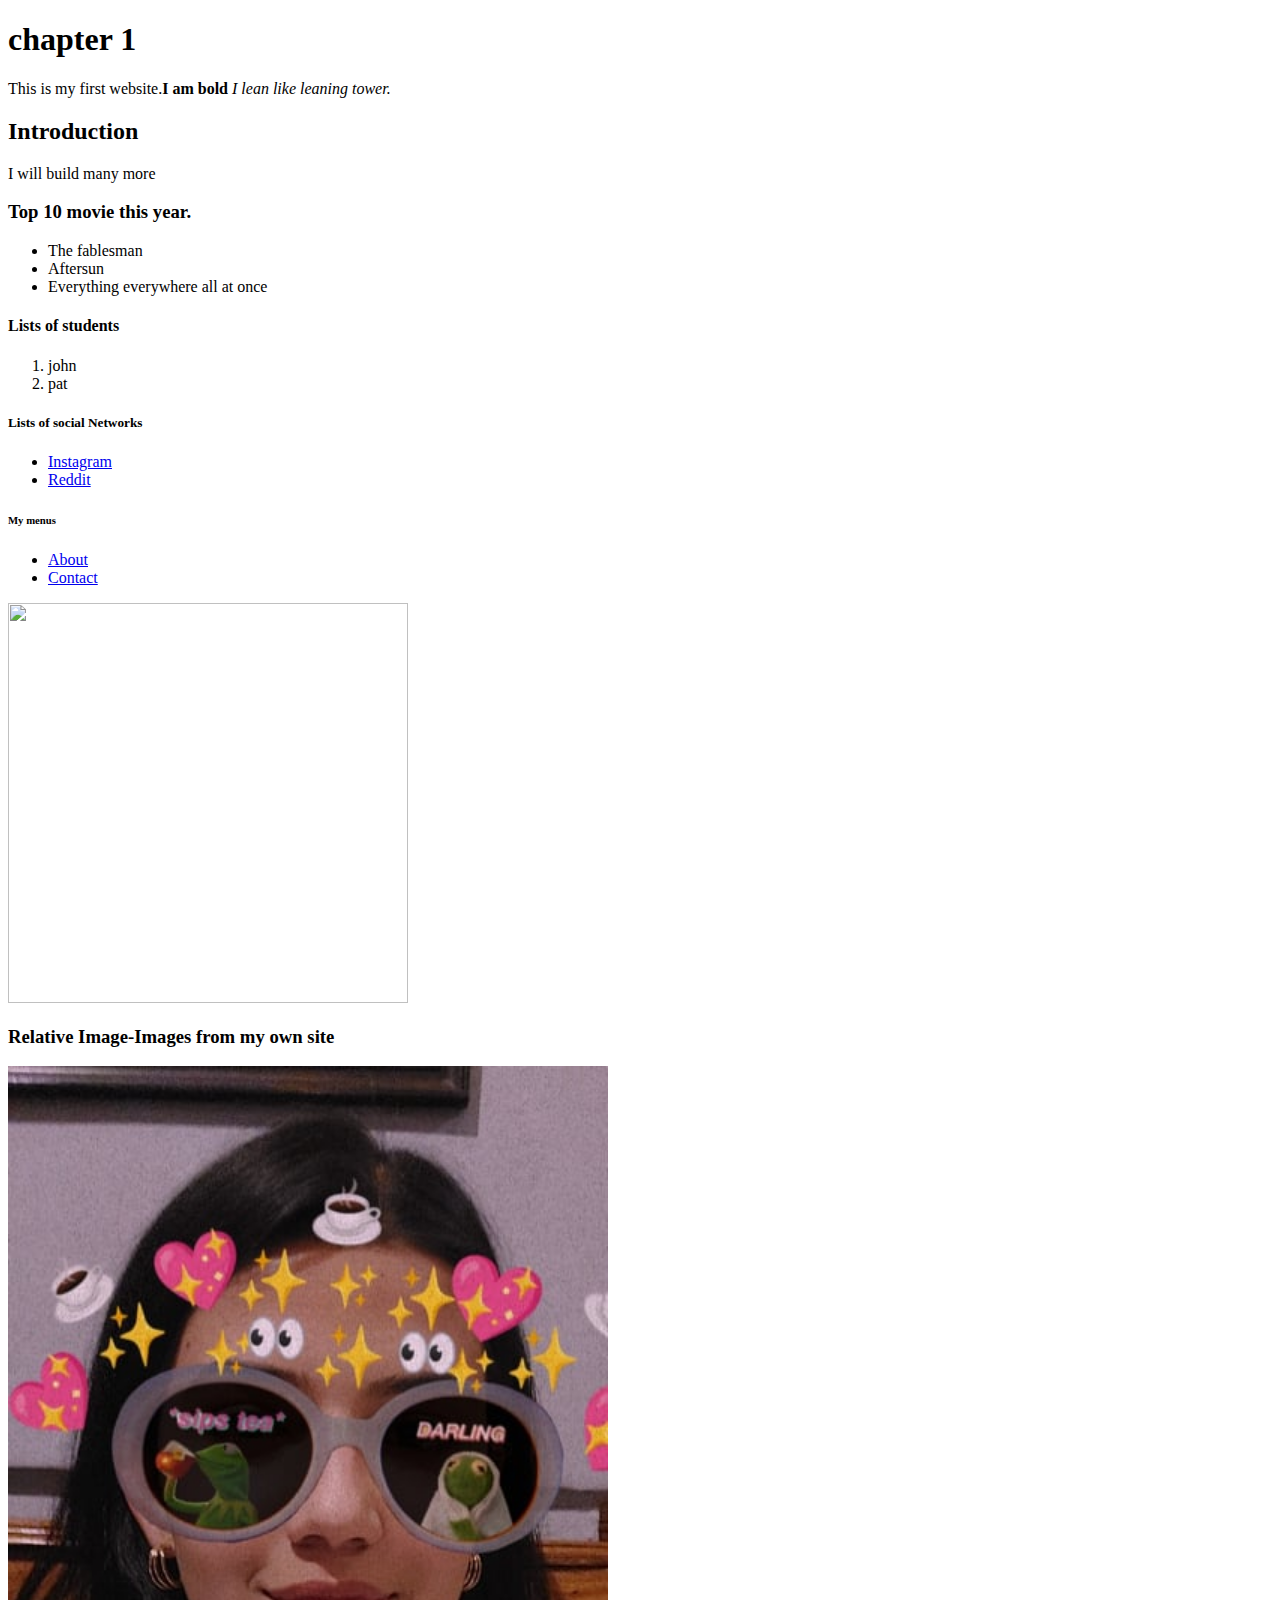
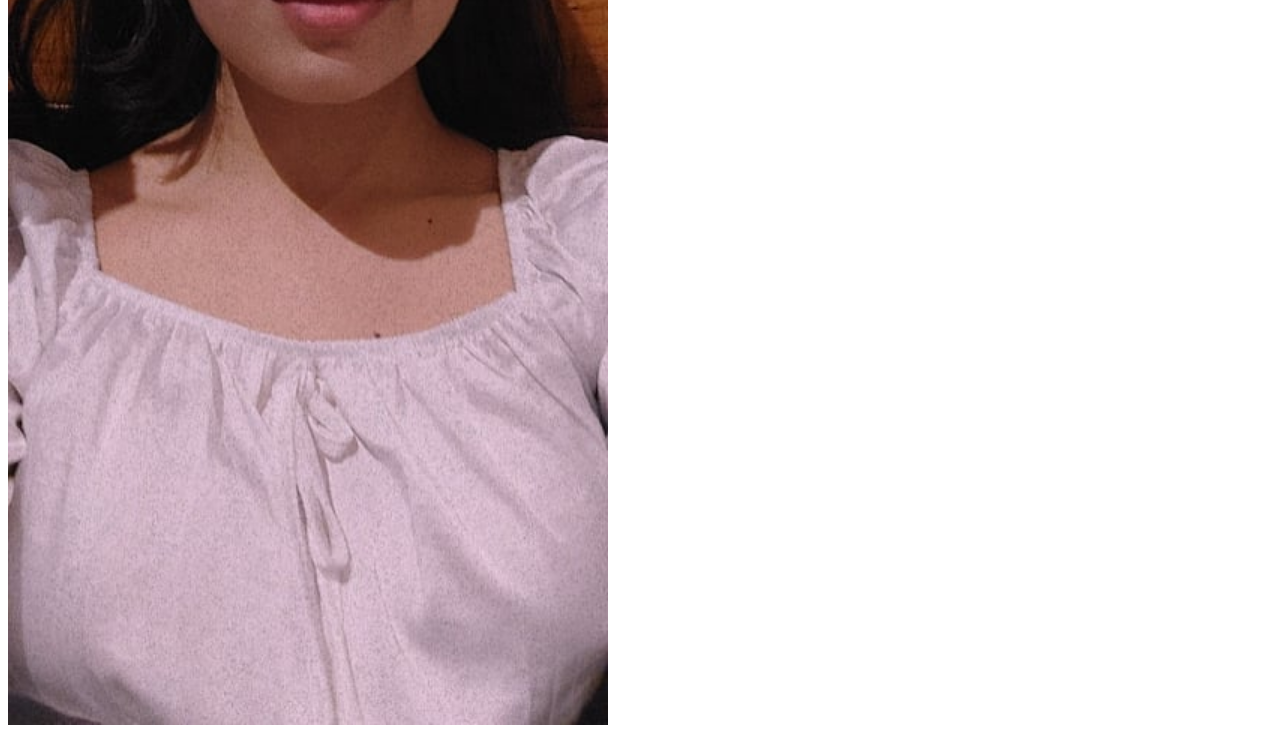
==== index.html @ a2cd6f1b "day 3 completed" ====
<!DOCTYPE html>
<html lang="en">
<head>
    <meta charset="UTF-8">
    <meta http-equiv="X-UA-Compatible" content="IE=edge">
    <meta name="viewport" content="width=, initial-scale=1.0">
    <title>Pingala</title>
</head>
<body>
    <!--this is for future purpose-->
    <h1>chapter 1</h1>
   <p> This is my first website.<strong>I am bold</strong>
    <em>I lean like leaning tower.</em>

   </p>
   <h2>Introduction</h2>
   <p>I will build many more</p>
   <h3>Top 10 movie this year.</h3>
   <ul>
    <li>The fablesman</li>
    <li>Aftersun</li>
    <li>Everything everywhere all at once</li>
   </ul>
   <h4>Lists of students</h4>
   <ol>
    <li>john</li>
    <li>pat</li>
   </ol>
   <h5>Lists of social Networks</h5>
   <ul>
    <li><a href="https://instagram.com">Instagram</a></li>
    <li><a href=:https"//reddit.com">Reddit</a></li>
   </ul>
   <h6>My menus</h6>
   <ul>
    <li><a href="./about.html">About</a></li>
    <li><a href="./pages/contact.html">Contact</a></li>
   </ul>
   <img src="http://t1.gstatic.com/licensed-image?q=tbn:ANd9GcQWYD0y0F-a3KZJ4eEwzIyGK6by9DN-mWU0vB0RNP-DIx2N1unOJbc54jedwhUQIhf29d0jcsDBVoSr0Tg"
   width="400" height="400">
   <h3>Relative Image-Images from my own site</h3>
   <img src="./images/275261998_1114532356007315_7879151512498528829_n.jpg" width="600" alt="me">
</body>
</html>
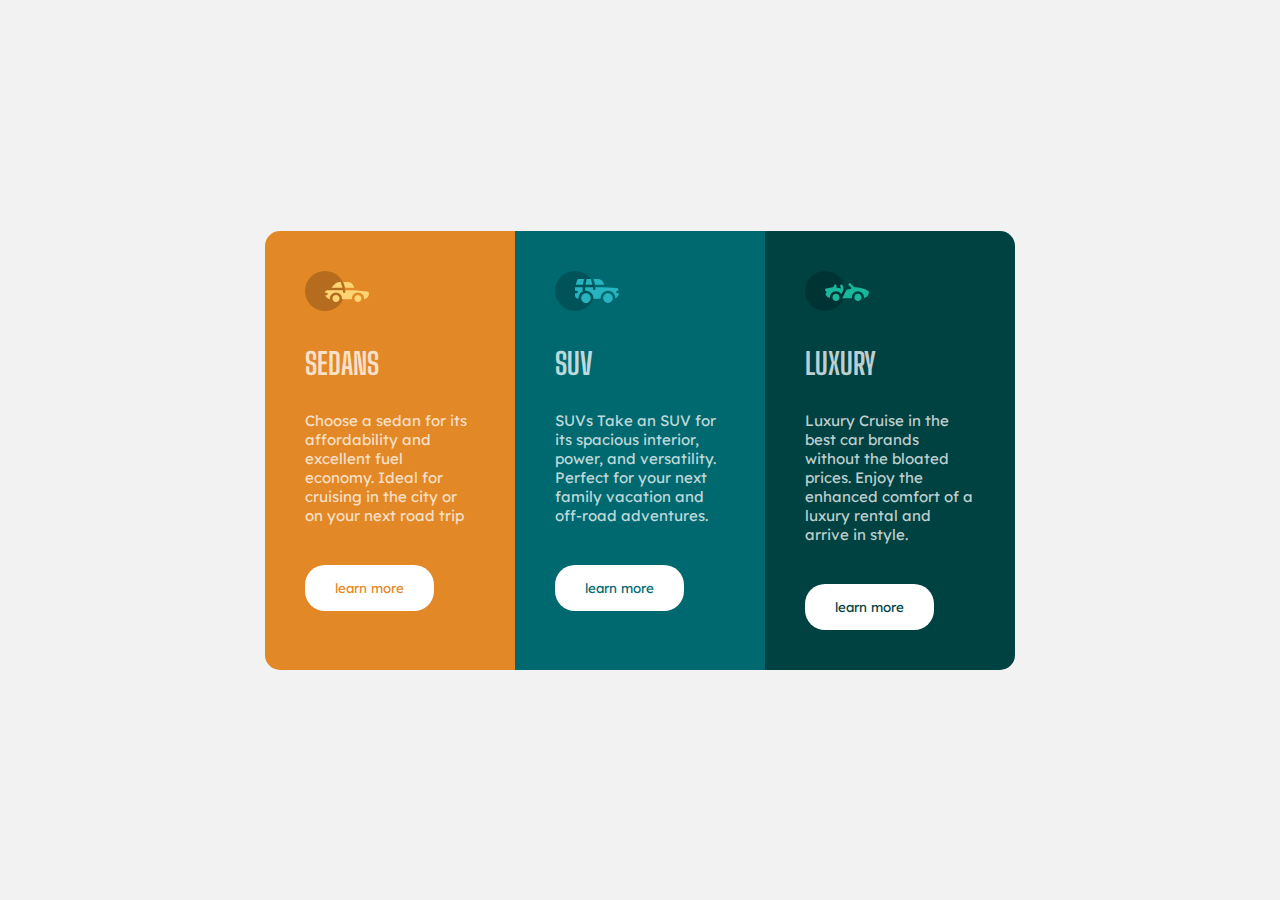
==== commit 3cc4f827: "service complete" ====
--- a/index.html
+++ b/index.html
@@ -1,44 +1,52 @@
 <!DOCTYPE html>
 <html lang="en">
-<head>
-    <meta charset="UTF-8">
-    <meta http-equiv="X-UA-Compatible" content="IE=edge">
-    <meta name="viewport" content="width=, initial-scale=1.0">
-    <title>Pingala</title>
-</head>
-<body>
-    <!--this is for future purpose-->
-    <h1>chapter 1</h1>
-   <p> This is my first website.<strong>I am bold</strong>
-    <em>I lean like leaning tower.</em>
+  <head>
+    <meta charset="UTF-8" />
+    <meta name="viewport" content="width=device-width, initial-scale=1.0" />
+    <!-- displays site properly based on user's device -->
 
-   </p>
-   <h2>Introduction</h2>
-   <p>I will build many more</p>
-   <h3>Top 10 movie this year.</h3>
-   <ul>
-    <li>The fablesman</li>
-    <li>Aftersun</li>
-    <li>Everything everywhere all at once</li>
-   </ul>
-   <h4>Lists of students</h4>
-   <ol>
-    <li>john</li>
-    <li>pat</li>
-   </ol>
-   <h5>Lists of social Networks</h5>
-   <ul>
-    <li><a href="https://instagram.com">Instagram</a></li>
-    <li><a href=:https"//reddit.com">Reddit</a></li>
-   </ul>
-   <h6>My menus</h6>
-   <ul>
-    <li><a href="./about.html">About</a></li>
-    <li><a href="./pages/contact.html">Contact</a></li>
-   </ul>
-   <img src="http://t1.gstatic.com/licensed-image?q=tbn:ANd9GcQWYD0y0F-a3KZJ4eEwzIyGK6by9DN-mWU0vB0RNP-DIx2N1unOJbc54jedwhUQIhf29d0jcsDBVoSr0Tg"
-   width="400" height="400">
-   <h3>Relative Image-Images from my own site</h3>
-   <img src="./images/275261998_1114532356007315_7879151512498528829_n.jpg" width="600" alt="me">
-</body>
-</html>+    <link
+      rel="icon"
+      type="image/png"
+      sizes="32x32"
+      href="./images/favicon-32x32.png"
+    />
+    <link rel="preconnect" href="https://fonts.googleapis.com">
+<link rel="preconnect" href="https://fonts.gstatic.com" crossorigin>
+<link href="https://fonts.googleapis.com/css2?family=Big+Shoulders+Display:wght@700&family=Lexend+Deca&display=swap" rel="stylesheet">
+<link rel="stylesheet" href="style.css">
+
+    <title>Service Layout</title>
+  </head>
+  <body>
+    <div class="service-container">
+
+      <div class="service service-sedans">
+        <img src="./images/icon-sedans.svg" alt="" />
+        <h1 class="service-title">sedans</h1>
+        <p class="service-content">Choose a sedan for its affordability and excellent fuel economy.
+          Ideal for cruising in the city or on your next road trip</p>
+        <button class="service-button">learn more</button>
+      </div>
+
+      <div class="service service-suv">
+        <img src="./images/icon-suvs.svg" alt="" />
+        <h1 class="service-title">suv</h1>
+        <p class="service-content">SUVs Take an SUV
+          for its spacious interior, power, and versatility. Perfect for your next
+          family vacation and off-road adventures.</p>
+        <button class="service-button">learn more</button>
+      </div>
+
+      <div class="service service-luxury">
+        <img src="./images/icon-luxury.svg" alt="" />
+        <h1 class="service-title">luxury</h1>
+        <p class="service-content">Luxury Cruise in the best car
+          brands without the bloated prices. Enjoy the enhanced comfort of a luxury
+          rental and arrive in style.</p>
+
+        <button class="service-button">learn more</button>
+      </div>
+    </div>
+  </body>
+</html>
--- a/style.css
+++ b/style.css
@@ -0,0 +1,63 @@
+*{
+    padding: 0;
+    margin: 0;
+    box-sizing: border-box;
+}
+body{
+    background-color:hsl(0, 0%, 95%);
+    min-height: 100vh;
+    font-size: 15px;
+    display: flex;
+    justify-content: center;
+    align-items: center;
+font-family: 'Lexend Deca', sans-serif;
+}
+.service-container {
+    display: flex;
+    justify-content: center;
+    border-radius: 15px;
+    overflow:hidden;
+    
+}
+.service{
+  width: 250px;
+  color: hsla(0, 0%, 100%, 0.75);
+  padding: 40px;
+}
+.service-sedans{
+    background-color:hsl(31, 77%, 52%);
+
+}
+.service-suv{
+   
+    background-color:hsl(184, 100%, 22%);
+}
+.service-luxury{
+   
+    background-color:hsl(179, 100%, 13%);
+}
+.service-sedans .service-button{
+    color:hsl(31, 77%, 52%);
+}
+.service-suv .service-button{
+color:hsl(184, 100%, 22%);
+}
+.service-luxury .service-button{
+color:hsl(179, 100%, 13%);
+
+}
+
+.service-title{
+    text-transform: uppercase;
+    margin-top: 30px;
+    margin-bottom: 30px;
+    font-family: 'Big Shoulders Display', cursive;
+}
+.service-button{
+    background-color: white;
+    padding: 15px 30px;
+    margin-top: 40px;
+    border: none;
+    border-radius: 20px;
+font-family: 'Lexend Deca', sans-serif;
+}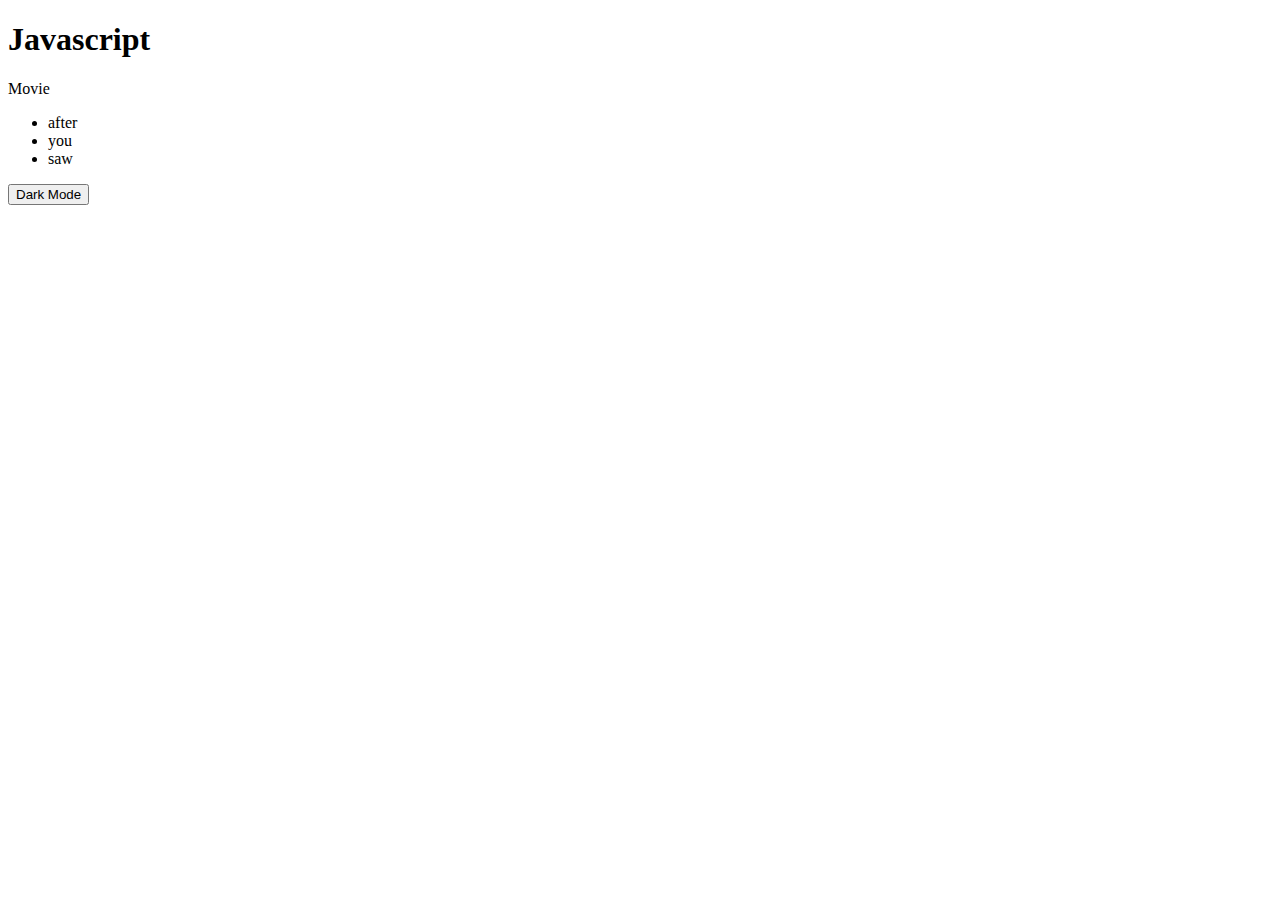
==== commit 78044515: "document object model" ====
--- a/index.html
+++ b/index.html
@@ -1,52 +1,21 @@
 <!DOCTYPE html>
 <html lang="en">
-  <head>
-    <meta charset="UTF-8" />
-    <meta name="viewport" content="width=device-width, initial-scale=1.0" />
-    <!-- displays site properly based on user's device -->
-
-    <link
-      rel="icon"
-      type="image/png"
-      sizes="32x32"
-      href="./images/favicon-32x32.png"
-    />
-    <link rel="preconnect" href="https://fonts.googleapis.com">
-<link rel="preconnect" href="https://fonts.gstatic.com" crossorigin>
-<link href="https://fonts.googleapis.com/css2?family=Big+Shoulders+Display:wght@700&family=Lexend+Deca&display=swap" rel="stylesheet">
-<link rel="stylesheet" href="style.css">
-
-    <title>Service Layout</title>
-  </head>
-  <body>
-    <div class="service-container">
-
-      <div class="service service-sedans">
-        <img src="./images/icon-sedans.svg" alt="" />
-        <h1 class="service-title">sedans</h1>
-        <p class="service-content">Choose a sedan for its affordability and excellent fuel economy.
-          Ideal for cruising in the city or on your next road trip</p>
-        <button class="service-button">learn more</button>
-      </div>
-
-      <div class="service service-suv">
-        <img src="./images/icon-suvs.svg" alt="" />
-        <h1 class="service-title">suv</h1>
-        <p class="service-content">SUVs Take an SUV
-          for its spacious interior, power, and versatility. Perfect for your next
-          family vacation and off-road adventures.</p>
-        <button class="service-button">learn more</button>
-      </div>
-
-      <div class="service service-luxury">
-        <img src="./images/icon-luxury.svg" alt="" />
-        <h1 class="service-title">luxury</h1>
-        <p class="service-content">Luxury Cruise in the best car
-          brands without the bloated prices. Enjoy the enhanced comfort of a luxury
-          rental and arrive in style.</p>
-
-        <button class="service-button">learn more</button>
-      </div>
-    </div>
-  </body>
-</html>
+<head>
+    <meta charset="UTF-8">
+    <meta http-equiv="X-UA-Compatible" content="IE=edge">
+    <meta name="viewport" content="width=device-width, initial-scale=1.0">
+    <title>Document </title>
+    <link rel="stylesheet" href="style.css" class="css">
+</head>
+<body>
+    <h1>Javascript</h1>
+    <div class="movieList big-red">Movie</div>
+    <ul class="movieList" id="movies">
+        <li class="movie">after</li>
+        <li class="movie">you</li>
+        <li class="movie">saw</li>
+    </ul>
+    <button class="click">Dark Mode</button>
+    <script src="./script.js"></script>
+</body>
+</html>--- a/style.css
+++ b/style.css
@@ -1,63 +1,4 @@
-*{
-    padding: 0;
-    margin: 0;
-    box-sizing: border-box;
-}
-body{
-    background-color:hsl(0, 0%, 95%);
-    min-height: 100vh;
-    font-size: 15px;
-    display: flex;
-    justify-content: center;
-    align-items: center;
-font-family: 'Lexend Deca', sans-serif;
-}
-.service-container {
-    display: flex;
-    justify-content: center;
-    border-radius: 15px;
-    overflow:hidden;
-    
-}
-.service{
-  width: 250px;
-  color: hsla(0, 0%, 100%, 0.75);
-  padding: 40px;
-}
-.service-sedans{
-    background-color:hsl(31, 77%, 52%);
-
-}
-.service-suv{
-   
-    background-color:hsl(184, 100%, 22%);
-}
-.service-luxury{
-   
-    background-color:hsl(179, 100%, 13%);
-}
-.service-sedans .service-button{
-    color:hsl(31, 77%, 52%);
-}
-.service-suv .service-button{
-color:hsl(184, 100%, 22%);
-}
-.service-luxury .service-button{
-color:hsl(179, 100%, 13%);
-
-}
-
-.service-title{
-    text-transform: uppercase;
-    margin-top: 30px;
-    margin-bottom: 30px;
-    font-family: 'Big Shoulders Display', cursive;
-}
-.service-button{
-    background-color: white;
-    padding: 15px 30px;
-    margin-top: 40px;
-    border: none;
-    border-radius: 20px;
-font-family: 'Lexend Deca', sans-serif;
+.dark{
+    background-color: rgb(0,0,0,0.5);
+    color: #eee;
 }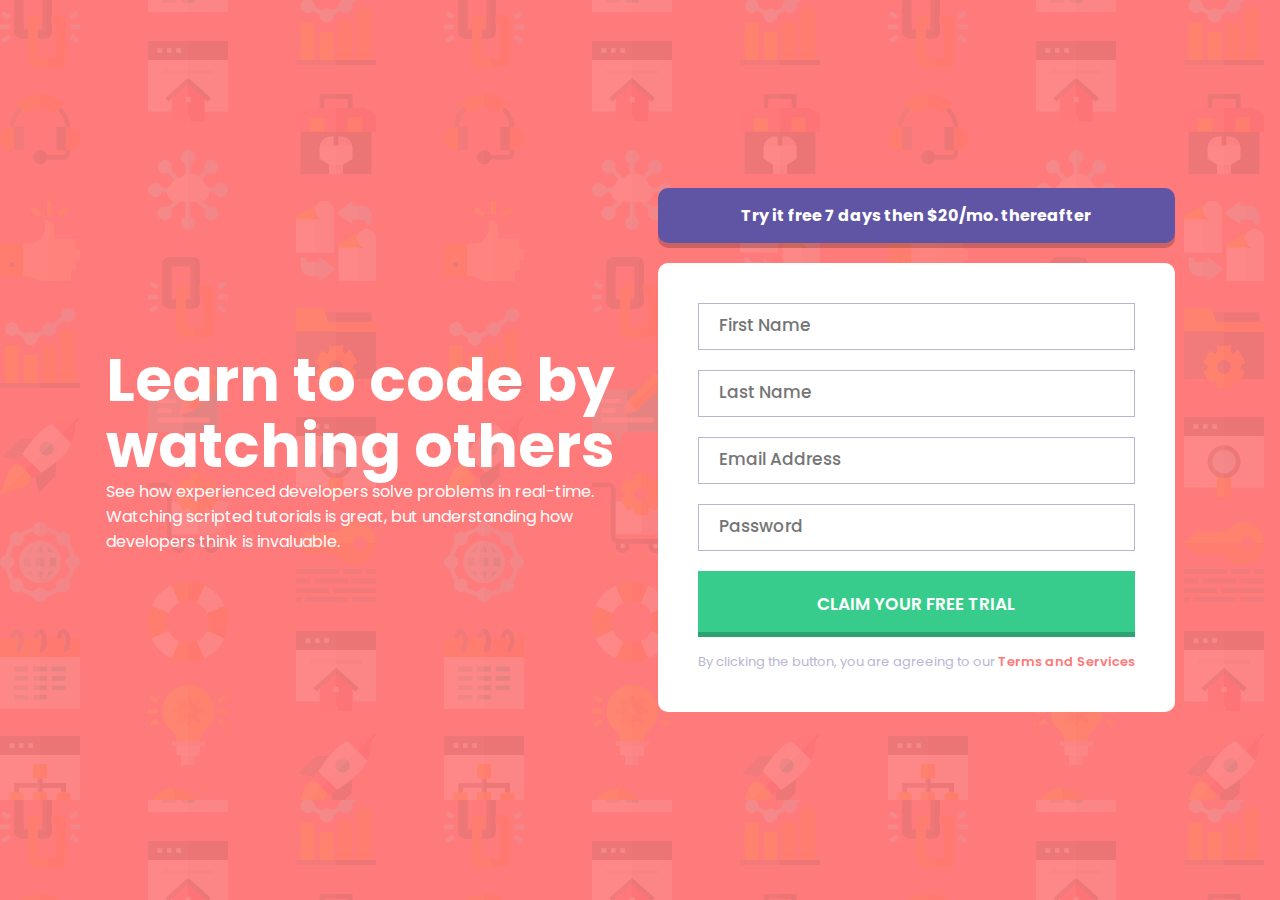
==== commit 46b1992c: "signup-form" ====
--- a/index.html
+++ b/index.html
@@ -1,21 +1,74 @@
 <!DOCTYPE html>
 <html lang="en">
-<head>
-    <meta charset="UTF-8">
-    <meta http-equiv="X-UA-Compatible" content="IE=edge">
-    <meta name="viewport" content="width=device-width, initial-scale=1.0">
-    <title>Document </title>
-    <link rel="stylesheet" href="style.css" class="css">
-</head>
-<body>
-    <h1>Javascript</h1>
-    <div class="movieList big-red">Movie</div>
-    <ul class="movieList" id="movies">
-        <li class="movie">after</li>
-        <li class="movie">you</li>
-        <li class="movie">saw</li>
-    </ul>
-    <button class="click">Dark Mode</button>
+  <head>
+    <meta charset="UTF-8" />
+    <meta name="viewport" content="width=device-width, initial-scale=1.0" />
+    <!-- displays site properly based on user's device -->
+
+    <link
+      rel="icon"
+      type="image/png"
+      sizes="32x32"
+      href="./images/favicon-32x32.png"
+    />
+    <link rel="stylesheet" href="style.css" />
+
+    <link rel="preconnect" href="https://fonts.googleapis.com" />
+    <link rel="preconnect" href="https://fonts.gstatic.com" crossorigin />
+    <link
+      href="https://fonts.googleapis.com/css2?family=Poppins:wght@400;500;600;700&display=swap"
+      rel="stylesheet"
+    />
+
+    <title>Web Training | Intro component with sign up form</title>
+  </head>
+  <body>
+    <div class="container">
+      <div class="leftside">
+      <h1 class="main-heading">Learn to code by watching others</h1>
+      <p class="main-content">
+        See how experienced developers solve problems in real-time. Watching
+        scripted tutorials is great, but understanding how developers think is
+        invaluable.
+      </p>
+      </div>
+      <div class="rightside">
+      <p class="message">
+        <strong>Try it free 7 days then $20/mo. thereafter</strong>
+        </p>
+      <div class="card">
+        <form name="signupform">
+          <div class="input-group">
+            <input name="first name" type="text" placeholder="First Name" />
+            <small class="message"></small>
+          </div>
+
+          <div class="input-group">
+            <input name="last name" type="text" placeholder="Last Name" />
+            <small class="message"></small>
+          </div>
+
+          <div class="input-group">
+            <input name="Email" type="text" placeholder="Email Address" />
+            <small class="message"></small>
+          </div>
+
+          <div class="input-group">
+            <input name="password" type="password" placeholder="Password" />
+            <small class="message"></small>
+          </div>
+
+          <button id ="submitButton" class="button">
+            Claim your free trial
+          </button>
+        </form>
+        <p class="privacy-message">
+          By clicking the button, you are agreeing to our <a href="">Terms and Services</a>
+        </p>
+      </div>
+      </div>
+    </div>
     <script src="./script.js"></script>
-</body>
-</html>+  </body>
+</html>
+
--- a/style.css
+++ b/style.css
@@ -1,4 +1,107 @@
-.dark{
-    background-color: rgb(0,0,0,0.5);
-    color: #eee;
-}+* {
+    margin : 0;
+    padding: 0;
+    box-sizing: border-box;
+}
+
+body{
+    background-image: url('./images/bg-intro-desktop.png');
+    background-color: hsl(0, 100%, 74%) ;
+    display: flex;
+    align-items: center;
+    justify-content: center;
+    min-height: 100vh;
+    font-family: "Poppins",sans-serif;
+}
+.container{
+    width: 1280px;
+    display: flex;
+    justify-content: center;
+    align-items: center;
+    gap: 40px;
+}
+.leftside{
+    color: white;
+    width: 40%;
+}
+.main-heading{
+    font-size: 60px;
+    line-height: 1.1;
+}
+.main.content{
+    margin-top: 20px;
+    font-weight: 500;
+}
+.rightside >.message{
+    background-color: hsl(248, 32%, 49%);
+    padding: 15px 20px;
+    color: white;
+    text-align: center;
+    border-radius: 10px;
+    box-shadow: 0 5px 0 0 rgba(0 , 0, 0, 0.2);
+}
+.card{
+    background-color: white;
+    padding: 40px;
+    border-radius: 10px;
+    margin-top: 20px;
+}
+
+.card form input{
+    width: 100%;
+    padding: 15px 20px;
+    border: 1px solid  hsl(246, 25%, 77%);
+}
+
+input::placeholder{
+    font-size: 17px;
+    font-weight: 500;
+    font-family: 'Poppins',sans-serif;
+}
+
+.input-group{
+    margin-bottom: 20px;
+}
+.input-group.error input{
+    border: 1px solid hsl(0, 100%, 74%);
+}
+.input-group.error .message{
+    color: hsl(0, 100%, 74%);
+}
+.input-group.error input::placeholder{
+    color: hsl(0, 100%, 74%);
+}
+    
+
+
+input:active,input:focus{
+    outline: 1px solid  hsl(249, 10%, 26%) ;
+}
+
+.button{
+    background-color:hsl(154, 59%, 51%);
+    width: 100%;
+    padding:20px;
+    text-align: center;
+    color: white;
+    text-transform: uppercase;
+    font-size: 17px;
+    font-family: 'Poppins';
+    font-weight: 600;
+    border: none;
+    box-shadow: inset 0 -5px 0 0 rgba(0 , 0, 0, 0.2);
+}
+
+.privacy-message {
+    margin-top: 15px;
+    text-align: center;
+    font-size: 13px;
+    color:  hsl(246, 25%, 77%);
+}
+
+.privacy-message a{
+    text-decoration: none;
+    color: hsl(0, 100%, 74%) ;
+    font-weight: 600;
+}
+
